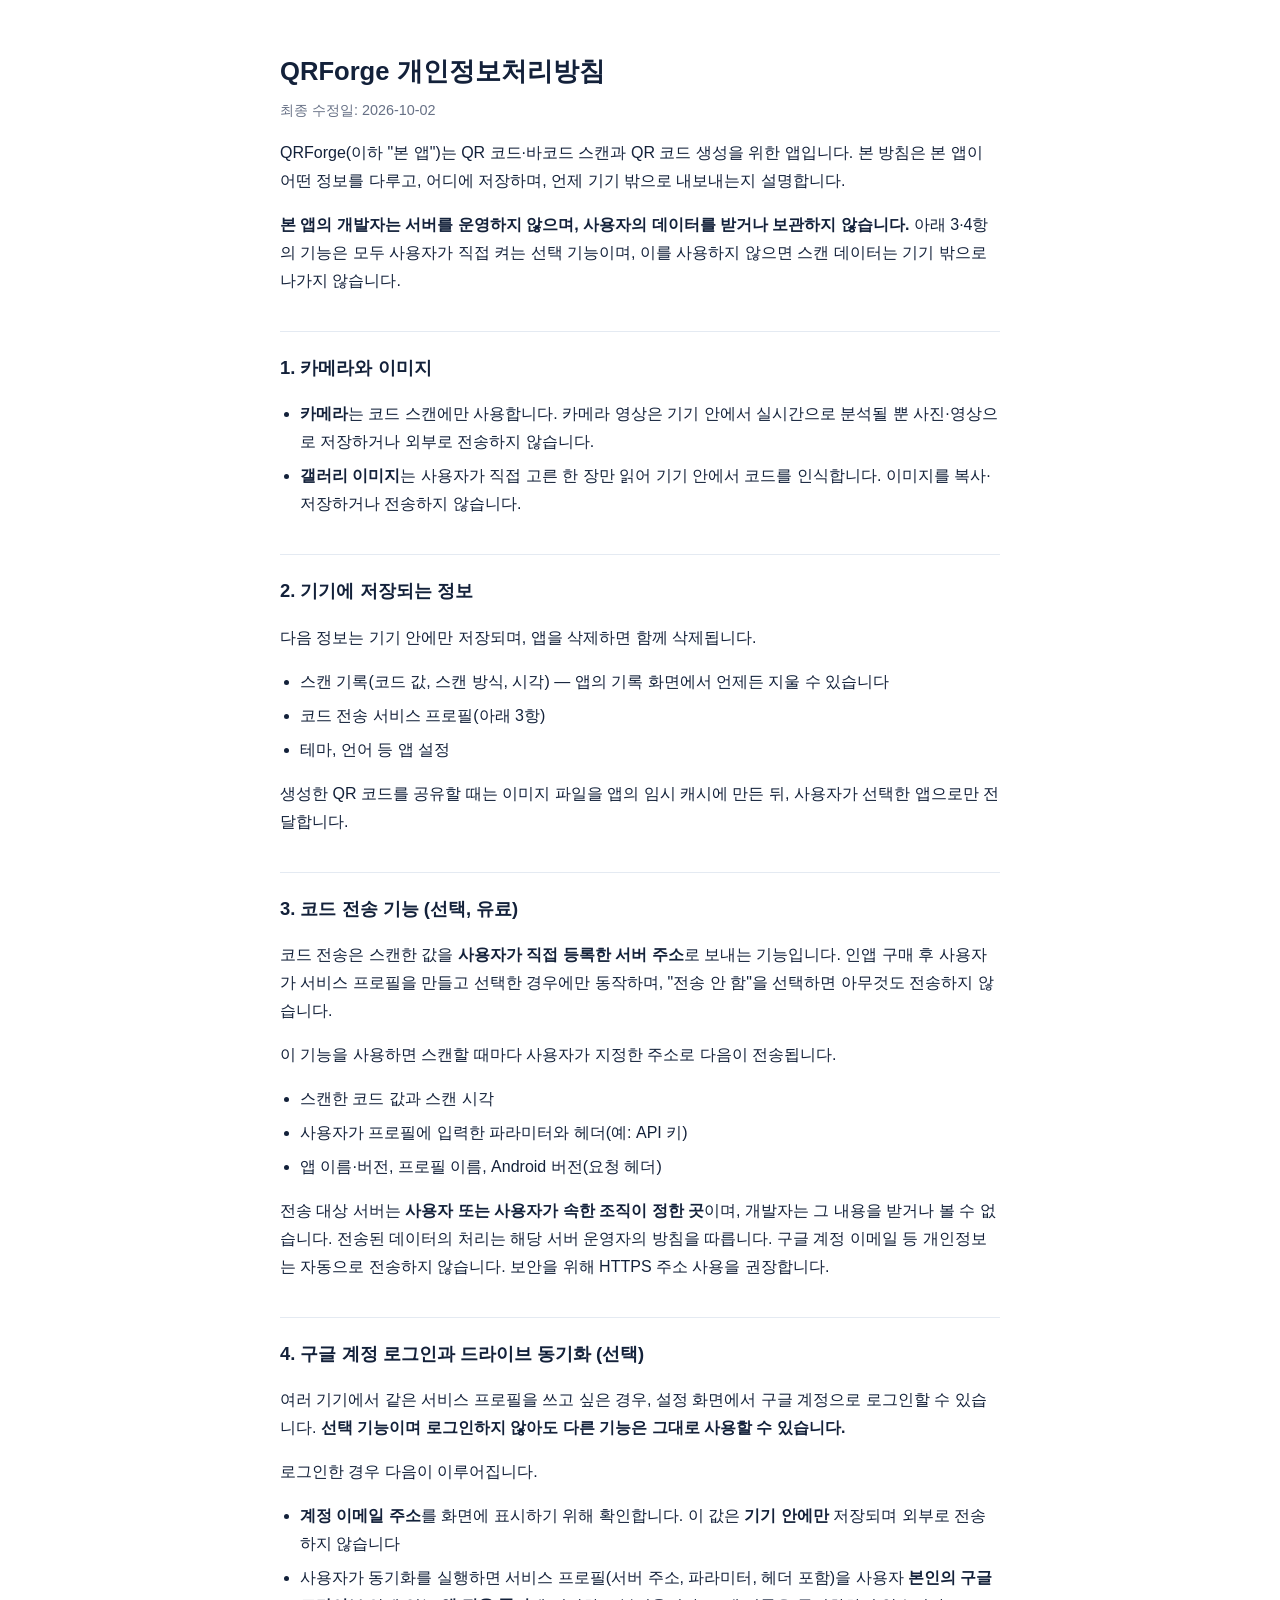
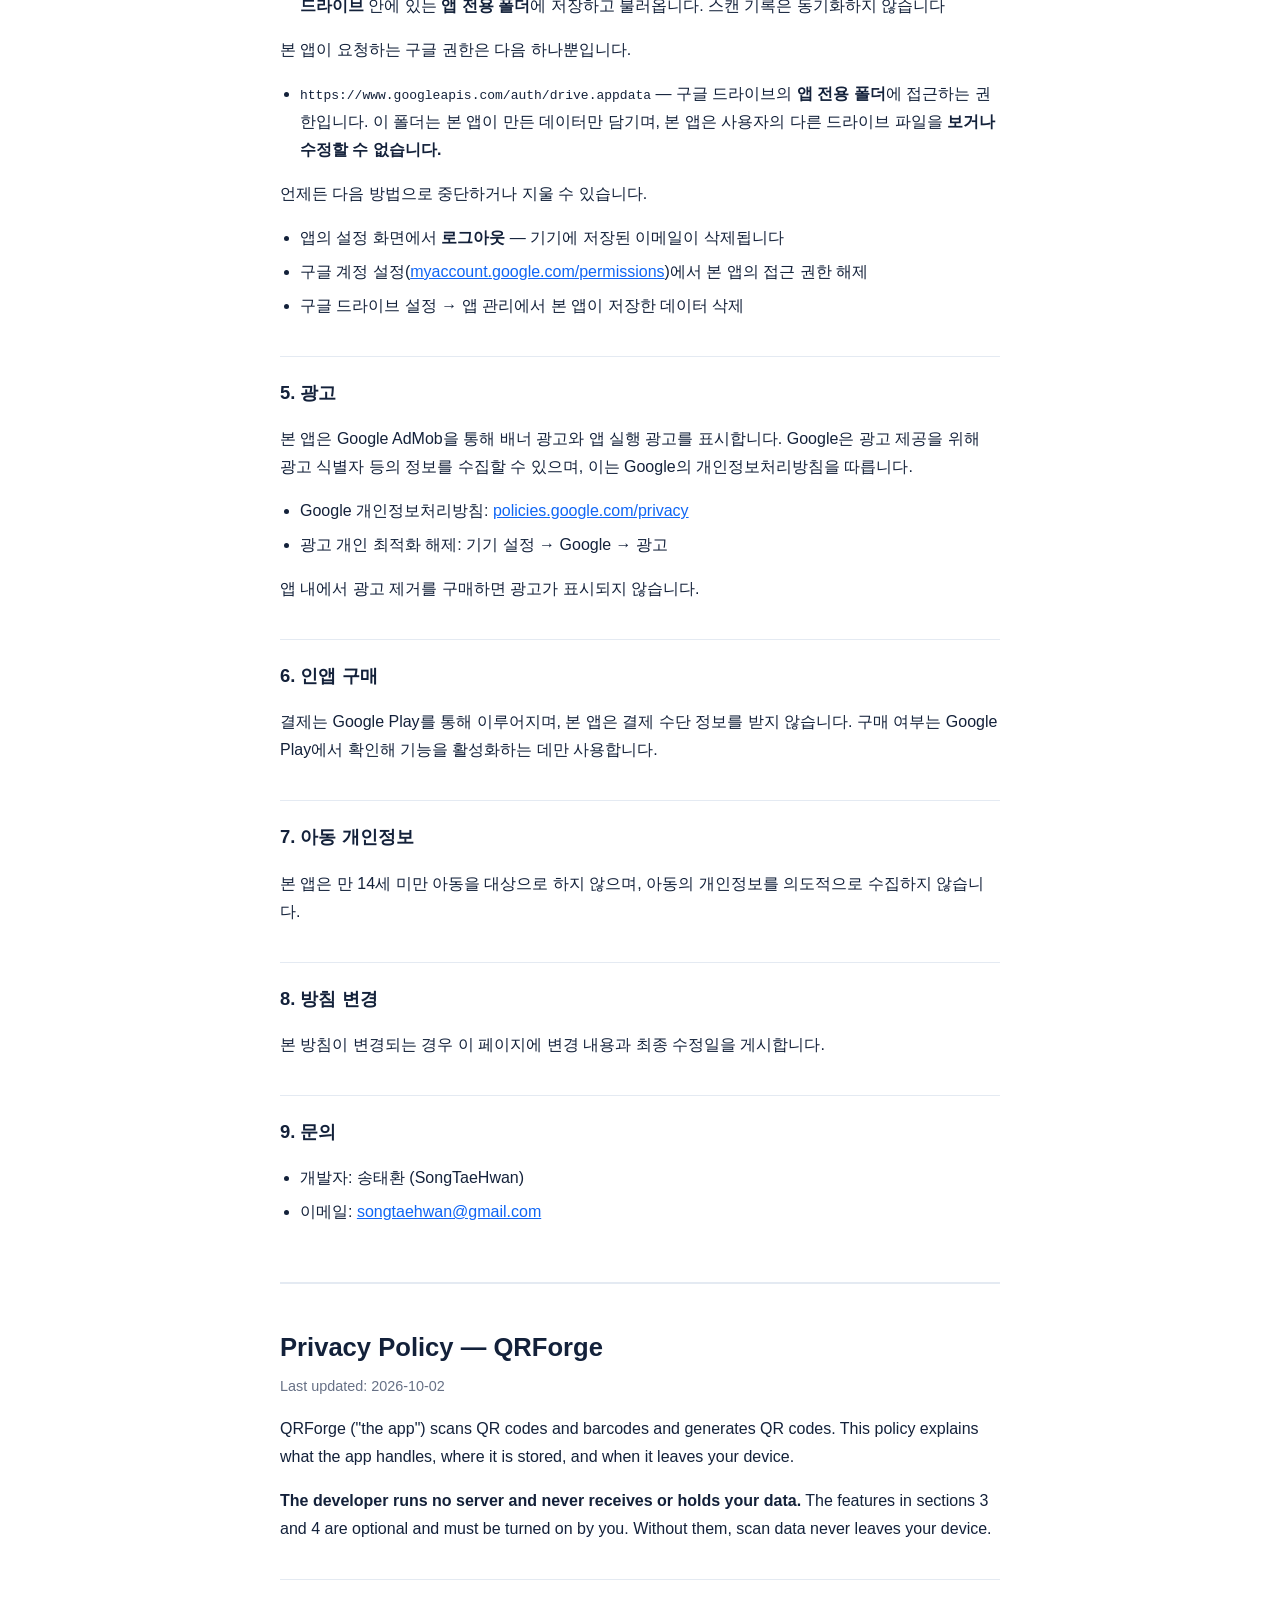
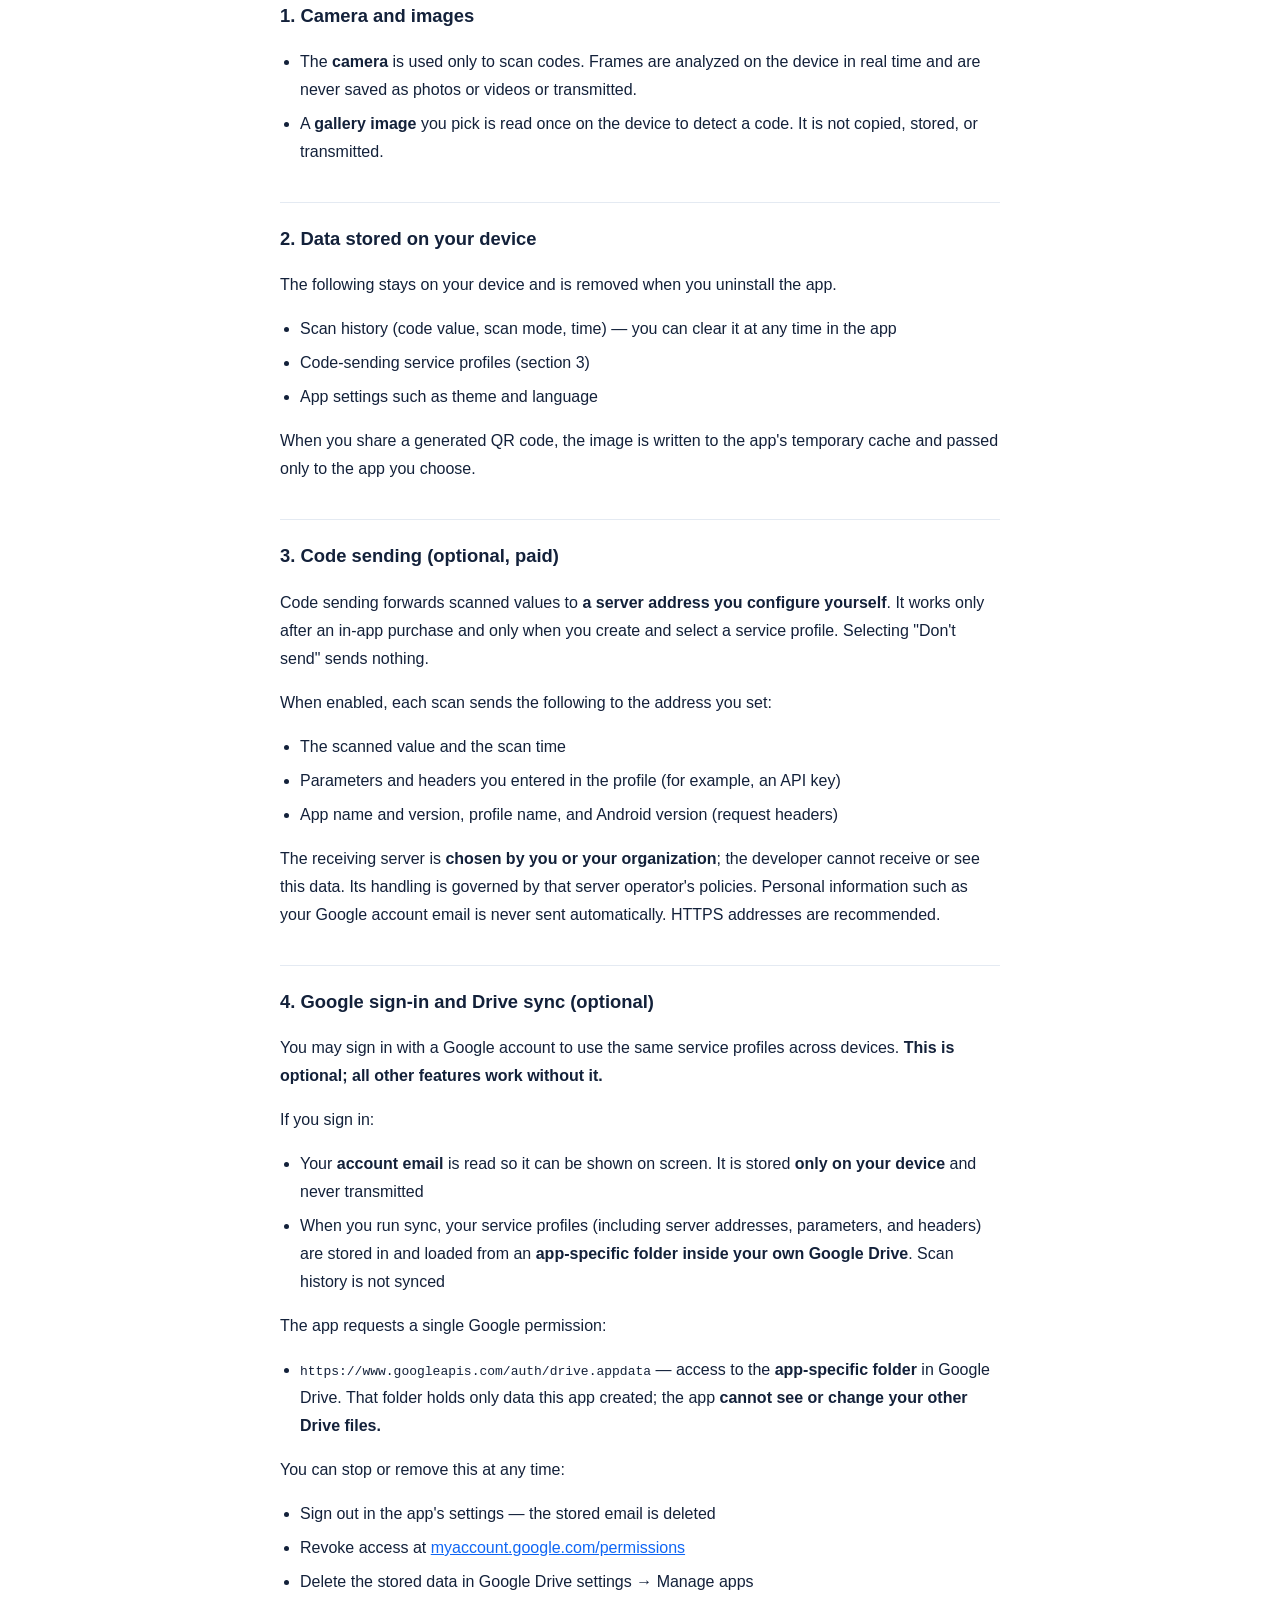
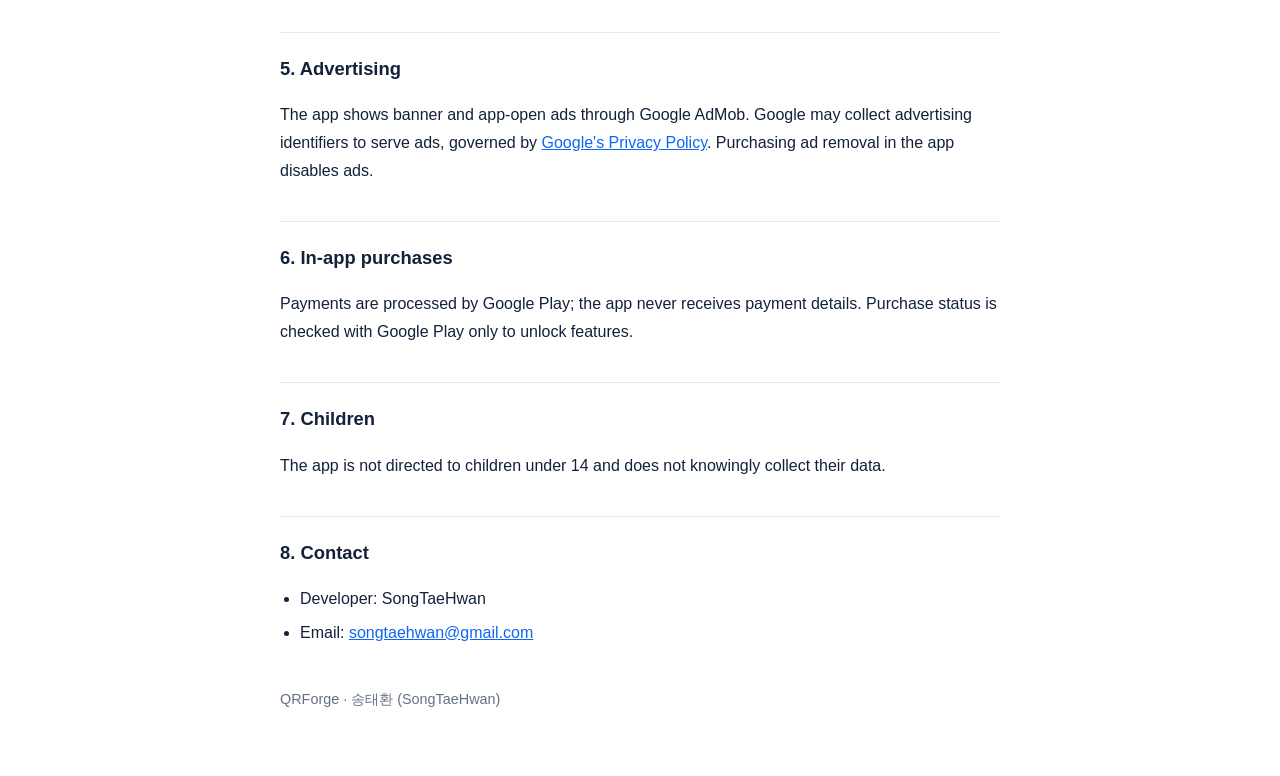
==== privacy.html @ 07cf3660 "QRForge 공개 페이지와 개인정보처리방침을 추가한다 Co-Authored-By: Claude Opus 5.5 <noreply@anthropic.com>" ====
<!DOCTYPE html>
<html lang="ko">
<head>
<meta charset="utf-8">
<meta name="viewport" content="width=device-width, initial-scale=1">
<title>QRForge · 개인정보처리방침</title>
<style>
  :root { color-scheme: light; }
  body {
    margin: 0 auto; padding: 32px 20px 64px; max-width: 720px;
    font-family: -apple-system, "Segoe UI", "Noto Sans KR", sans-serif;
    line-height: 1.75; color: #13213a; background: #fff;
  }
  h1 { font-size: 1.6rem; margin-bottom: 4px; }
  h2 { font-size: 1.15rem; margin-top: 36px; border-top: 1px solid #e4eaf2; padding-top: 20px; }
  .updated { color: #667085; font-size: .9rem; margin-top: 0; }
  ul { padding-left: 20px; }
  li { margin: 6px 0; }
  a { color: #0f66f5; }
  .lang { margin-top: 56px; border-top: 2px solid #e4eaf2; padding-top: 24px; }
  footer { margin-top: 40px; color: #667085; font-size: .9rem; }
</style>
</head>
<body>

<h1>QRForge 개인정보처리방침</h1>
<p class="updated">최종 수정일: 2026-10-02</p>

<p>
  QRForge(이하 &quot;본 앱&quot;)는 QR 코드·바코드 스캔과 QR 코드 생성을 위한 앱입니다.
  본 방침은 본 앱이 어떤 정보를 다루고, 어디에 저장하며, 언제 기기 밖으로 내보내는지 설명합니다.
</p>

<p>
  <strong>본 앱의 개발자는 서버를 운영하지 않으며, 사용자의 데이터를 받거나 보관하지 않습니다.</strong>
  아래 3·4항의 기능은 모두 사용자가 직접 켜는 선택 기능이며, 이를 사용하지 않으면 스캔 데이터는
  기기 밖으로 나가지 않습니다.
</p>

<h2>1. 카메라와 이미지</h2>
<ul>
  <li>
    <strong>카메라</strong>는 코드 스캔에만 사용합니다. 카메라 영상은 기기 안에서 실시간으로
    분석될 뿐 사진·영상으로 저장하거나 외부로 전송하지 않습니다.
  </li>
  <li>
    <strong>갤러리 이미지</strong>는 사용자가 직접 고른 한 장만 읽어 기기 안에서 코드를 인식합니다.
    이미지를 복사·저장하거나 전송하지 않습니다.
  </li>
</ul>

<h2>2. 기기에 저장되는 정보</h2>
<p>다음 정보는 기기 안에만 저장되며, 앱을 삭제하면 함께 삭제됩니다.</p>
<ul>
  <li>스캔 기록(코드 값, 스캔 방식, 시각) — 앱의 기록 화면에서 언제든 지울 수 있습니다</li>
  <li>코드 전송 서비스 프로필(아래 3항)</li>
  <li>테마, 언어 등 앱 설정</li>
</ul>
<p>
  생성한 QR 코드를 공유할 때는 이미지 파일을 앱의 임시 캐시에 만든 뒤, 사용자가 선택한 앱으로만 전달합니다.
</p>

<h2>3. 코드 전송 기능 (선택, 유료)</h2>
<p>
  코드 전송은 스캔한 값을 <strong>사용자가 직접 등록한 서버 주소</strong>로 보내는 기능입니다.
  인앱 구매 후 사용자가 서비스 프로필을 만들고 선택한 경우에만 동작하며,
  &quot;전송 안 함&quot;을 선택하면 아무것도 전송하지 않습니다.
</p>
<p>이 기능을 사용하면 스캔할 때마다 사용자가 지정한 주소로 다음이 전송됩니다.</p>
<ul>
  <li>스캔한 코드 값과 스캔 시각</li>
  <li>사용자가 프로필에 입력한 파라미터와 헤더(예: API 키)</li>
  <li>앱 이름·버전, 프로필 이름, Android 버전(요청 헤더)</li>
</ul>
<p>
  전송 대상 서버는 <strong>사용자 또는 사용자가 속한 조직이 정한 곳</strong>이며, 개발자는 그 내용을
  받거나 볼 수 없습니다. 전송된 데이터의 처리는 해당 서버 운영자의 방침을 따릅니다.
  구글 계정 이메일 등 개인정보는 자동으로 전송하지 않습니다. 보안을 위해 HTTPS 주소 사용을 권장합니다.
</p>

<h2>4. 구글 계정 로그인과 드라이브 동기화 (선택)</h2>
<p>
  여러 기기에서 같은 서비스 프로필을 쓰고 싶은 경우, 설정 화면에서 구글 계정으로 로그인할 수 있습니다.
  <strong>선택 기능이며 로그인하지 않아도 다른 기능은 그대로 사용할 수 있습니다.</strong>
</p>
<p>로그인한 경우 다음이 이루어집니다.</p>
<ul>
  <li>
    <strong>계정 이메일 주소</strong>를 화면에 표시하기 위해 확인합니다.
    이 값은 <strong>기기 안에만</strong> 저장되며 외부로 전송하지 않습니다
  </li>
  <li>
    사용자가 동기화를 실행하면 서비스 프로필(서버 주소, 파라미터, 헤더 포함)을 사용자
    <strong>본인의 구글 드라이브</strong> 안에 있는 <strong>앱 전용 폴더</strong>에 저장하고 불러옵니다.
    스캔 기록은 동기화하지 않습니다
  </li>
</ul>
<p>본 앱이 요청하는 구글 권한은 다음 하나뿐입니다.</p>
<ul>
  <li>
    <code>https://www.googleapis.com/auth/drive.appdata</code> —
    구글 드라이브의 <strong>앱 전용 폴더</strong>에 접근하는 권한입니다.
    이 폴더는 본 앱이 만든 데이터만 담기며, 본 앱은 사용자의 다른 드라이브 파일을
    <strong>보거나 수정할 수 없습니다.</strong>
  </li>
</ul>
<p>언제든 다음 방법으로 중단하거나 지울 수 있습니다.</p>
<ul>
  <li>앱의 설정 화면에서 <strong>로그아웃</strong> — 기기에 저장된 이메일이 삭제됩니다</li>
  <li>
    구글 계정 설정(<a href="https://myaccount.google.com/permissions">myaccount.google.com/permissions</a>)에서
    본 앱의 접근 권한 해제
  </li>
  <li>구글 드라이브 설정 → 앱 관리에서 본 앱이 저장한 데이터 삭제</li>
</ul>

<h2>5. 광고</h2>
<p>
  본 앱은 Google AdMob을 통해 배너 광고와 앱 실행 광고를 표시합니다. Google은 광고 제공을 위해
  광고 식별자 등의 정보를 수집할 수 있으며, 이는 Google의 개인정보처리방침을 따릅니다.
</p>
<ul>
  <li>Google 개인정보처리방침: <a href="https://policies.google.com/privacy">policies.google.com/privacy</a></li>
  <li>광고 개인 최적화 해제: 기기 설정 → Google → 광고</li>
</ul>
<p>앱 내에서 광고 제거를 구매하면 광고가 표시되지 않습니다.</p>

<h2>6. 인앱 구매</h2>
<p>
  결제는 Google Play를 통해 이루어지며, 본 앱은 결제 수단 정보를 받지 않습니다.
  구매 여부는 Google Play에서 확인해 기능을 활성화하는 데만 사용합니다.
</p>

<h2>7. 아동 개인정보</h2>
<p>
  본 앱은 만 14세 미만 아동을 대상으로 하지 않으며, 아동의 개인정보를 의도적으로 수집하지 않습니다.
</p>

<h2>8. 방침 변경</h2>
<p>본 방침이 변경되는 경우 이 페이지에 변경 내용과 최종 수정일을 게시합니다.</p>

<h2>9. 문의</h2>
<ul>
  <li>개발자: 송태환 (SongTaeHwan)</li>
  <li>이메일: <a href="mailto:songtaehwan@gmail.com">songtaehwan@gmail.com</a></li>
</ul>

<div class="lang" lang="en">
  <h1>Privacy Policy — QRForge</h1>
  <p class="updated">Last updated: 2026-10-02</p>

  <p>
    QRForge (&quot;the app&quot;) scans QR codes and barcodes and generates QR codes.
    This policy explains what the app handles, where it is stored, and when it leaves your device.
  </p>

  <p>
    <strong>The developer runs no server and never receives or holds your data.</strong>
    The features in sections 3 and 4 are optional and must be turned on by you. Without them,
    scan data never leaves your device.
  </p>

  <h2>1. Camera and images</h2>
  <ul>
    <li>
      The <strong>camera</strong> is used only to scan codes. Frames are analyzed on the device in
      real time and are never saved as photos or videos or transmitted.
    </li>
    <li>
      A <strong>gallery image</strong> you pick is read once on the device to detect a code.
      It is not copied, stored, or transmitted.
    </li>
  </ul>

  <h2>2. Data stored on your device</h2>
  <p>The following stays on your device and is removed when you uninstall the app.</p>
  <ul>
    <li>Scan history (code value, scan mode, time) — you can clear it at any time in the app</li>
    <li>Code-sending service profiles (section 3)</li>
    <li>App settings such as theme and language</li>
  </ul>
  <p>
    When you share a generated QR code, the image is written to the app&#39;s temporary cache and
    passed only to the app you choose.
  </p>

  <h2>3. Code sending (optional, paid)</h2>
  <p>
    Code sending forwards scanned values to <strong>a server address you configure yourself</strong>.
    It works only after an in-app purchase and only when you create and select a service profile.
    Selecting &quot;Don&#39;t send&quot; sends nothing.
  </p>
  <p>When enabled, each scan sends the following to the address you set:</p>
  <ul>
    <li>The scanned value and the scan time</li>
    <li>Parameters and headers you entered in the profile (for example, an API key)</li>
    <li>App name and version, profile name, and Android version (request headers)</li>
  </ul>
  <p>
    The receiving server is <strong>chosen by you or your organization</strong>; the developer cannot
    receive or see this data. Its handling is governed by that server operator&#39;s policies.
    Personal information such as your Google account email is never sent automatically.
    HTTPS addresses are recommended.
  </p>

  <h2>4. Google sign-in and Drive sync (optional)</h2>
  <p>
    You may sign in with a Google account to use the same service profiles across devices.
    <strong>This is optional; all other features work without it.</strong>
  </p>
  <p>If you sign in:</p>
  <ul>
    <li>
      Your <strong>account email</strong> is read so it can be shown on screen.
      It is stored <strong>only on your device</strong> and never transmitted
    </li>
    <li>
      When you run sync, your service profiles (including server addresses, parameters, and headers)
      are stored in and loaded from an <strong>app-specific folder inside your own Google Drive</strong>.
      Scan history is not synced
    </li>
  </ul>
  <p>The app requests a single Google permission:</p>
  <ul>
    <li>
      <code>https://www.googleapis.com/auth/drive.appdata</code> — access to the
      <strong>app-specific folder</strong> in Google Drive. That folder holds only data
      this app created; the app <strong>cannot see or change your other Drive files.</strong>
    </li>
  </ul>
  <p>You can stop or remove this at any time:</p>
  <ul>
    <li>Sign out in the app&#39;s settings — the stored email is deleted</li>
    <li>
      Revoke access at
      <a href="https://myaccount.google.com/permissions">myaccount.google.com/permissions</a>
    </li>
    <li>Delete the stored data in Google Drive settings → Manage apps</li>
  </ul>

  <h2>5. Advertising</h2>
  <p>
    The app shows banner and app-open ads through Google AdMob. Google may collect advertising
    identifiers to serve ads, governed by
    <a href="https://policies.google.com/privacy">Google&#39;s Privacy Policy</a>.
    Purchasing ad removal in the app disables ads.
  </p>

  <h2>6. In-app purchases</h2>
  <p>
    Payments are processed by Google Play; the app never receives payment details.
    Purchase status is checked with Google Play only to unlock features.
  </p>

  <h2>7. Children</h2>
  <p>The app is not directed to children under 14 and does not knowingly collect their data.</p>

  <h2>8. Contact</h2>
  <ul>
    <li>Developer: SongTaeHwan</li>
    <li>Email: <a href="mailto:songtaehwan@gmail.com">songtaehwan@gmail.com</a></li>
  </ul>
</div>

<footer>QRForge · 송태환 (SongTaeHwan)</footer>

</body>
</html>
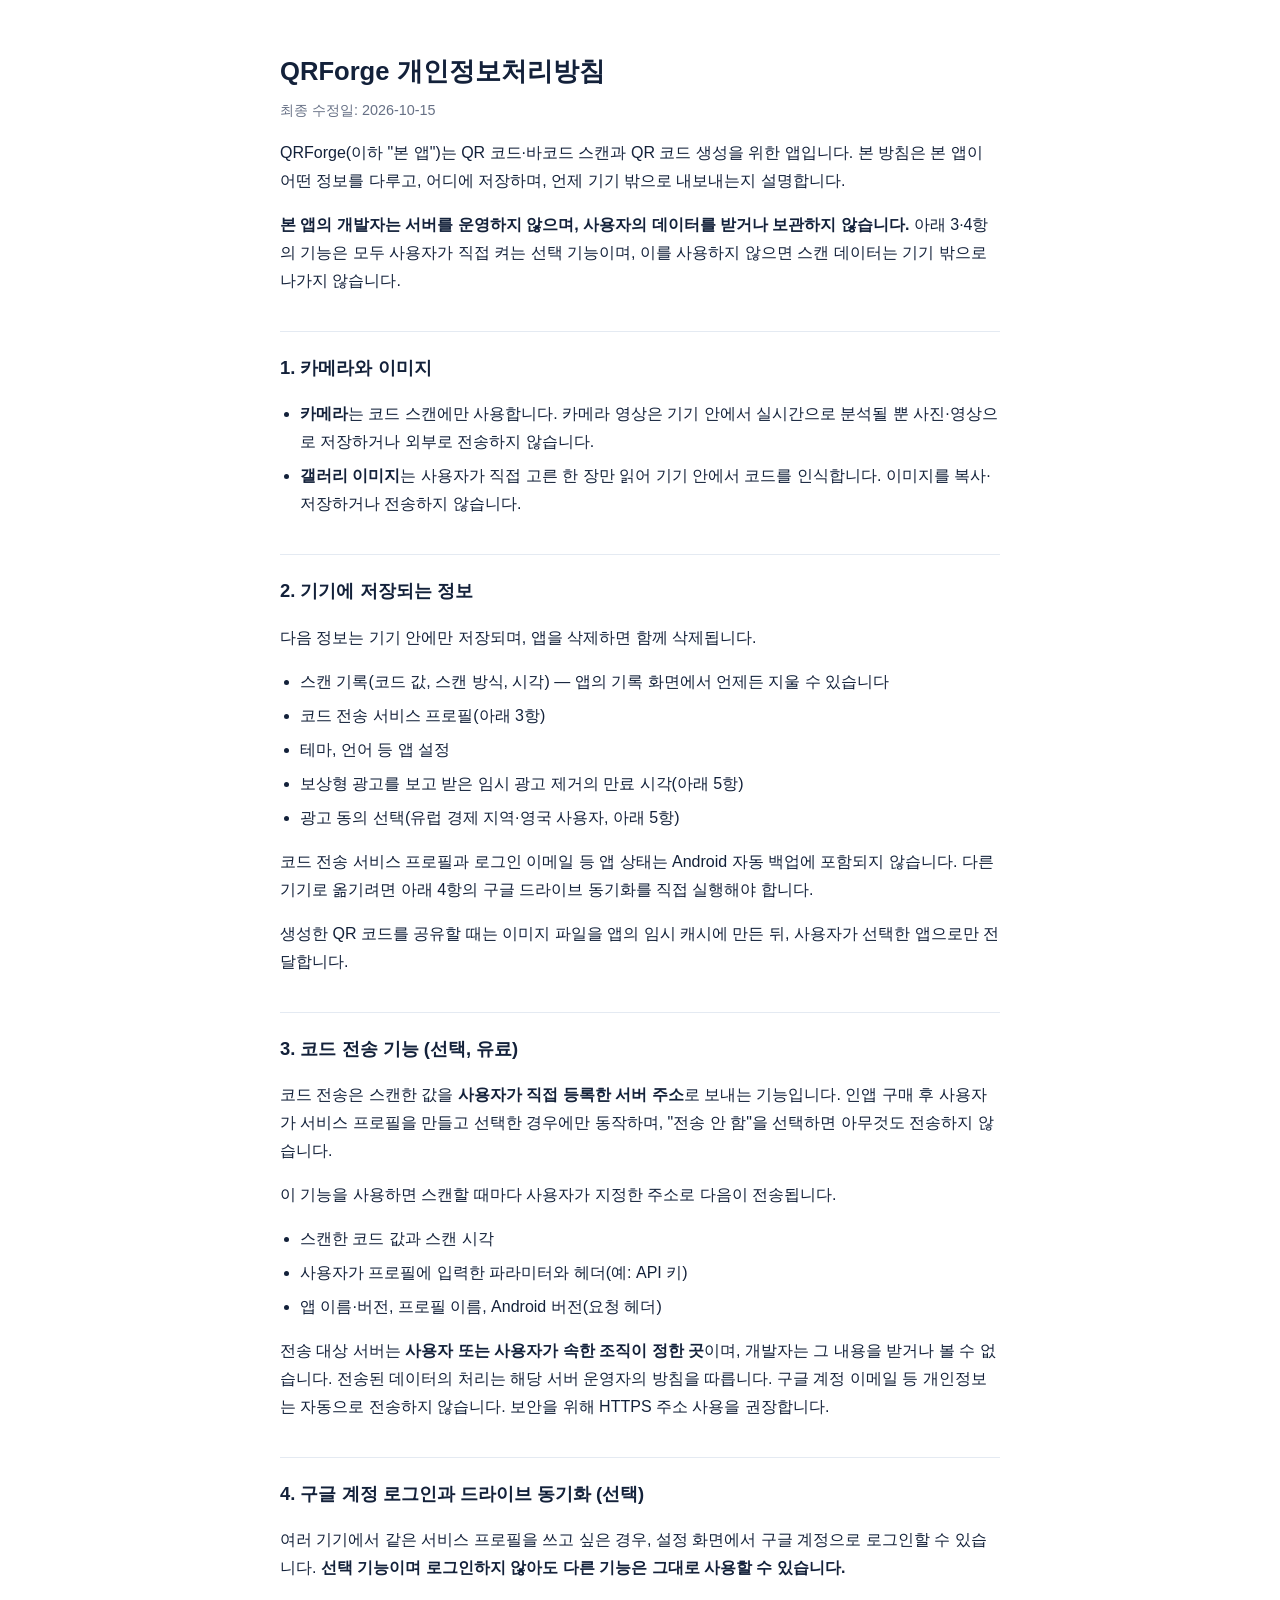
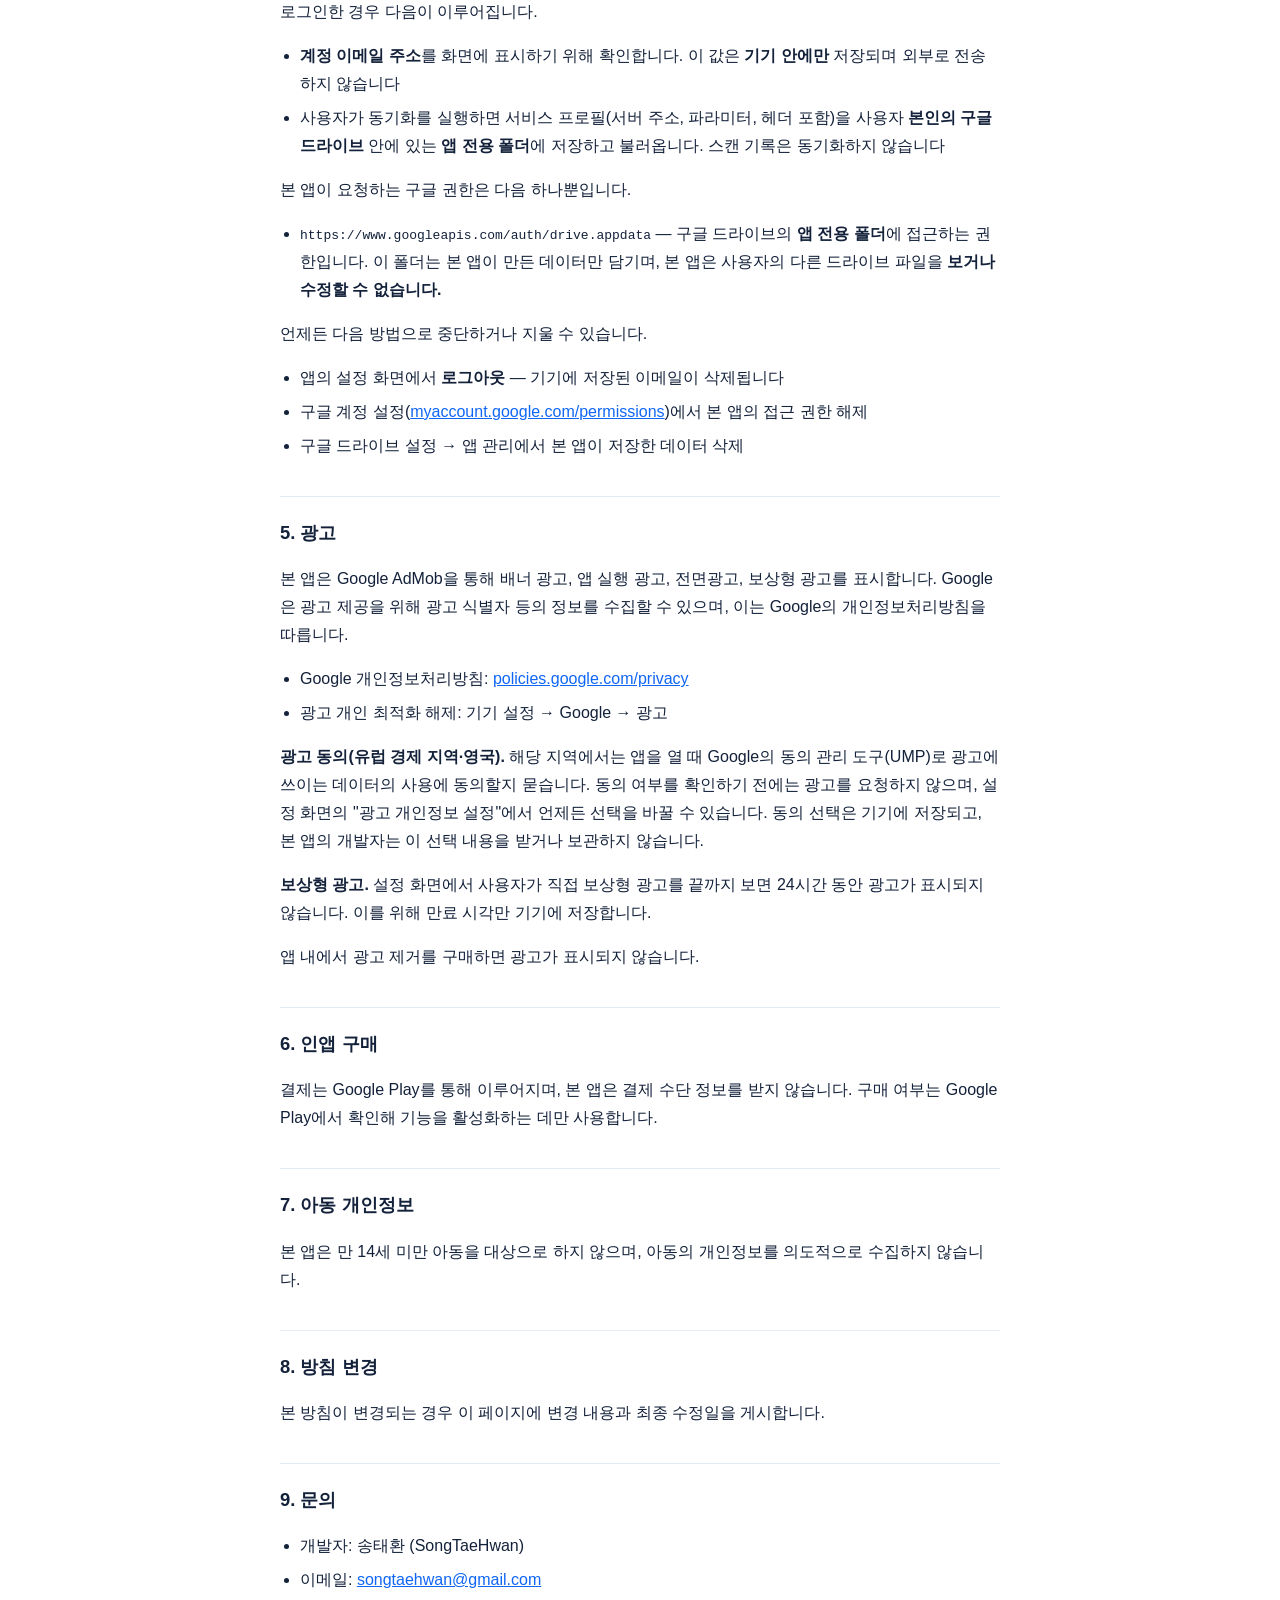
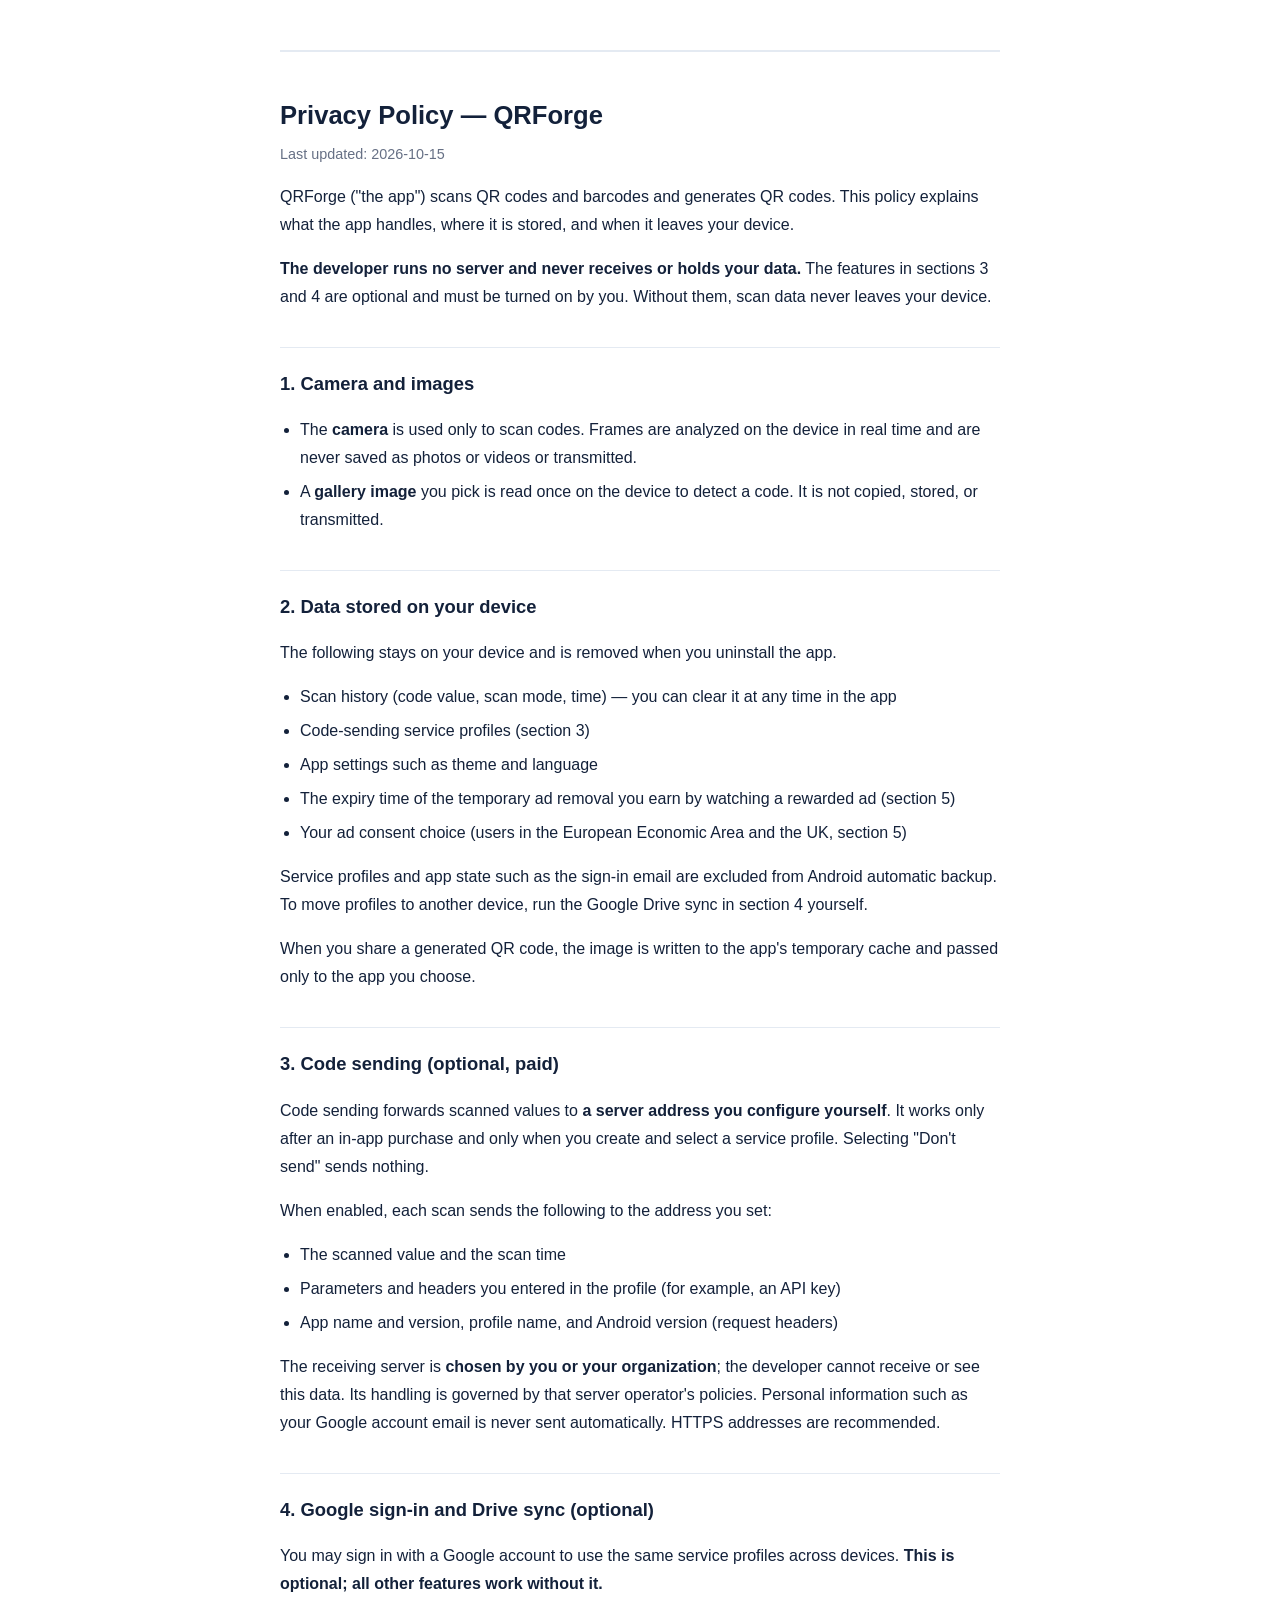
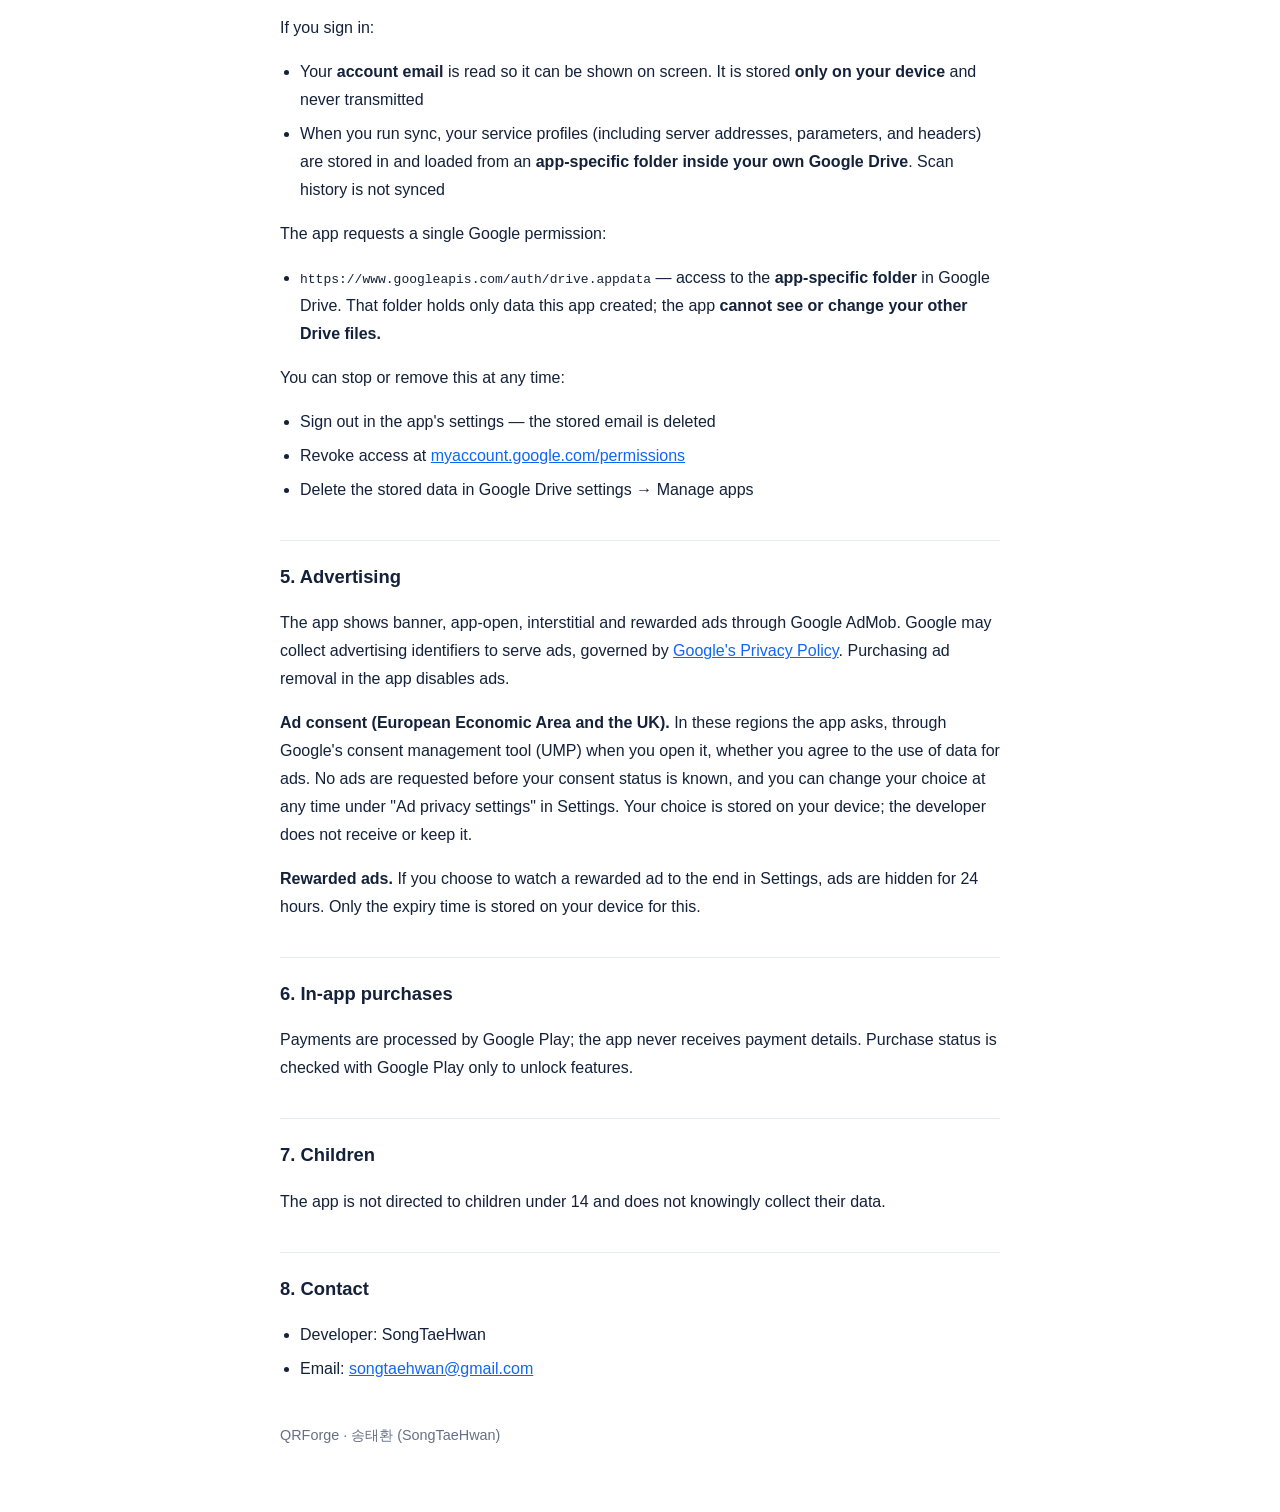
==== commit 223e0309: "개인정보처리방침에 광고 동의(UMP), 전면·보상형 광고, 백업 제외를 반영한다 - 광고 항목에 전면광고와 보상형 광고를 추가하고 EEA·영국 광고 동의 절차와 설정에서 선택을 바" ====
--- a/privacy.html
+++ b/privacy.html
@@ -24,7 +24,7 @@
 <body>
 
 <h1>QRForge 개인정보처리방침</h1>
-<p class="updated">최종 수정일: 2026-10-02</p>
+<p class="updated">최종 수정일: 2026-10-15</p>
 
 <p>
   QRForge(이하 &quot;본 앱&quot;)는 QR 코드·바코드 스캔과 QR 코드 생성을 위한 앱입니다.
@@ -55,7 +55,13 @@
   <li>스캔 기록(코드 값, 스캔 방식, 시각) — 앱의 기록 화면에서 언제든 지울 수 있습니다</li>
   <li>코드 전송 서비스 프로필(아래 3항)</li>
   <li>테마, 언어 등 앱 설정</li>
-</ul>
+  <li>보상형 광고를 보고 받은 임시 광고 제거의 만료 시각(아래 5항)</li>
+  <li>광고 동의 선택(유럽 경제 지역·영국 사용자, 아래 5항)</li>
+</ul>
+<p>
+  코드 전송 서비스 프로필과 로그인 이메일 등 앱 상태는 Android 자동 백업에 포함되지 않습니다.
+  다른 기기로 옮기려면 아래 4항의 구글 드라이브 동기화를 직접 실행해야 합니다.
+</p>
 <p>
   생성한 QR 코드를 공유할 때는 이미지 파일을 앱의 임시 캐시에 만든 뒤, 사용자가 선택한 앱으로만 전달합니다.
 </p>
@@ -116,13 +122,22 @@
 
 <h2>5. 광고</h2>
 <p>
-  본 앱은 Google AdMob을 통해 배너 광고와 앱 실행 광고를 표시합니다. Google은 광고 제공을 위해
+  본 앱은 Google AdMob을 통해 배너 광고, 앱 실행 광고, 전면광고, 보상형 광고를 표시합니다. Google은 광고 제공을 위해
   광고 식별자 등의 정보를 수집할 수 있으며, 이는 Google의 개인정보처리방침을 따릅니다.
 </p>
 <ul>
   <li>Google 개인정보처리방침: <a href="https://policies.google.com/privacy">policies.google.com/privacy</a></li>
   <li>광고 개인 최적화 해제: 기기 설정 → Google → 광고</li>
 </ul>
+<p><strong>광고 동의(유럽 경제 지역·영국).</strong>
+  해당 지역에서는 앱을 열 때 Google의 동의 관리 도구(UMP)로 광고에 쓰이는 데이터의 사용에 동의할지 묻습니다.
+  동의 여부를 확인하기 전에는 광고를 요청하지 않으며, 설정 화면의 &quot;광고 개인정보 설정&quot;에서 언제든 선택을 바꿀 수 있습니다.
+  동의 선택은 기기에 저장되고, 본 앱의 개발자는 이 선택 내용을 받거나 보관하지 않습니다.
+</p>
+<p><strong>보상형 광고.</strong>
+  설정 화면에서 사용자가 직접 보상형 광고를 끝까지 보면 24시간 동안 광고가 표시되지 않습니다.
+  이를 위해 만료 시각만 기기에 저장합니다.
+</p>
 <p>앱 내에서 광고 제거를 구매하면 광고가 표시되지 않습니다.</p>
 
 <h2>6. 인앱 구매</h2>
@@ -147,7 +162,7 @@
 
 <div class="lang" lang="en">
   <h1>Privacy Policy — QRForge</h1>
-  <p class="updated">Last updated: 2026-10-02</p>
+  <p class="updated">Last updated: 2026-10-15</p>
 
   <p>
     QRForge (&quot;the app&quot;) scans QR codes and barcodes and generates QR codes.
@@ -178,7 +193,13 @@
     <li>Scan history (code value, scan mode, time) — you can clear it at any time in the app</li>
     <li>Code-sending service profiles (section 3)</li>
     <li>App settings such as theme and language</li>
-  </ul>
+    <li>The expiry time of the temporary ad removal you earn by watching a rewarded ad (section 5)</li>
+    <li>Your ad consent choice (users in the European Economic Area and the UK, section 5)</li>
+  </ul>
+  <p>
+    Service profiles and app state such as the sign-in email are excluded from Android automatic backup.
+    To move profiles to another device, run the Google Drive sync in section 4 yourself.
+  </p>
   <p>
     When you share a generated QR code, the image is written to the app&#39;s temporary cache and
     passed only to the app you choose.
@@ -240,11 +261,21 @@
 
   <h2>5. Advertising</h2>
   <p>
-    The app shows banner and app-open ads through Google AdMob. Google may collect advertising
+    The app shows banner, app-open, interstitial and rewarded ads through Google AdMob. Google may collect advertising
     identifiers to serve ads, governed by
     <a href="https://policies.google.com/privacy">Google&#39;s Privacy Policy</a>.
     Purchasing ad removal in the app disables ads.
   </p>
+  <p><strong>Ad consent (European Economic Area and the UK).</strong>
+    In these regions the app asks, through Google&#39;s consent management tool (UMP) when you open it, whether you
+    agree to the use of data for ads. No ads are requested before your consent status is known, and you can change
+    your choice at any time under &quot;Ad privacy settings&quot; in Settings. Your choice is stored on your device;
+    the developer does not receive or keep it.
+  </p>
+  <p><strong>Rewarded ads.</strong>
+    If you choose to watch a rewarded ad to the end in Settings, ads are hidden for 24 hours.
+    Only the expiry time is stored on your device for this.
+  </p>
 
   <h2>6. In-app purchases</h2>
   <p>
